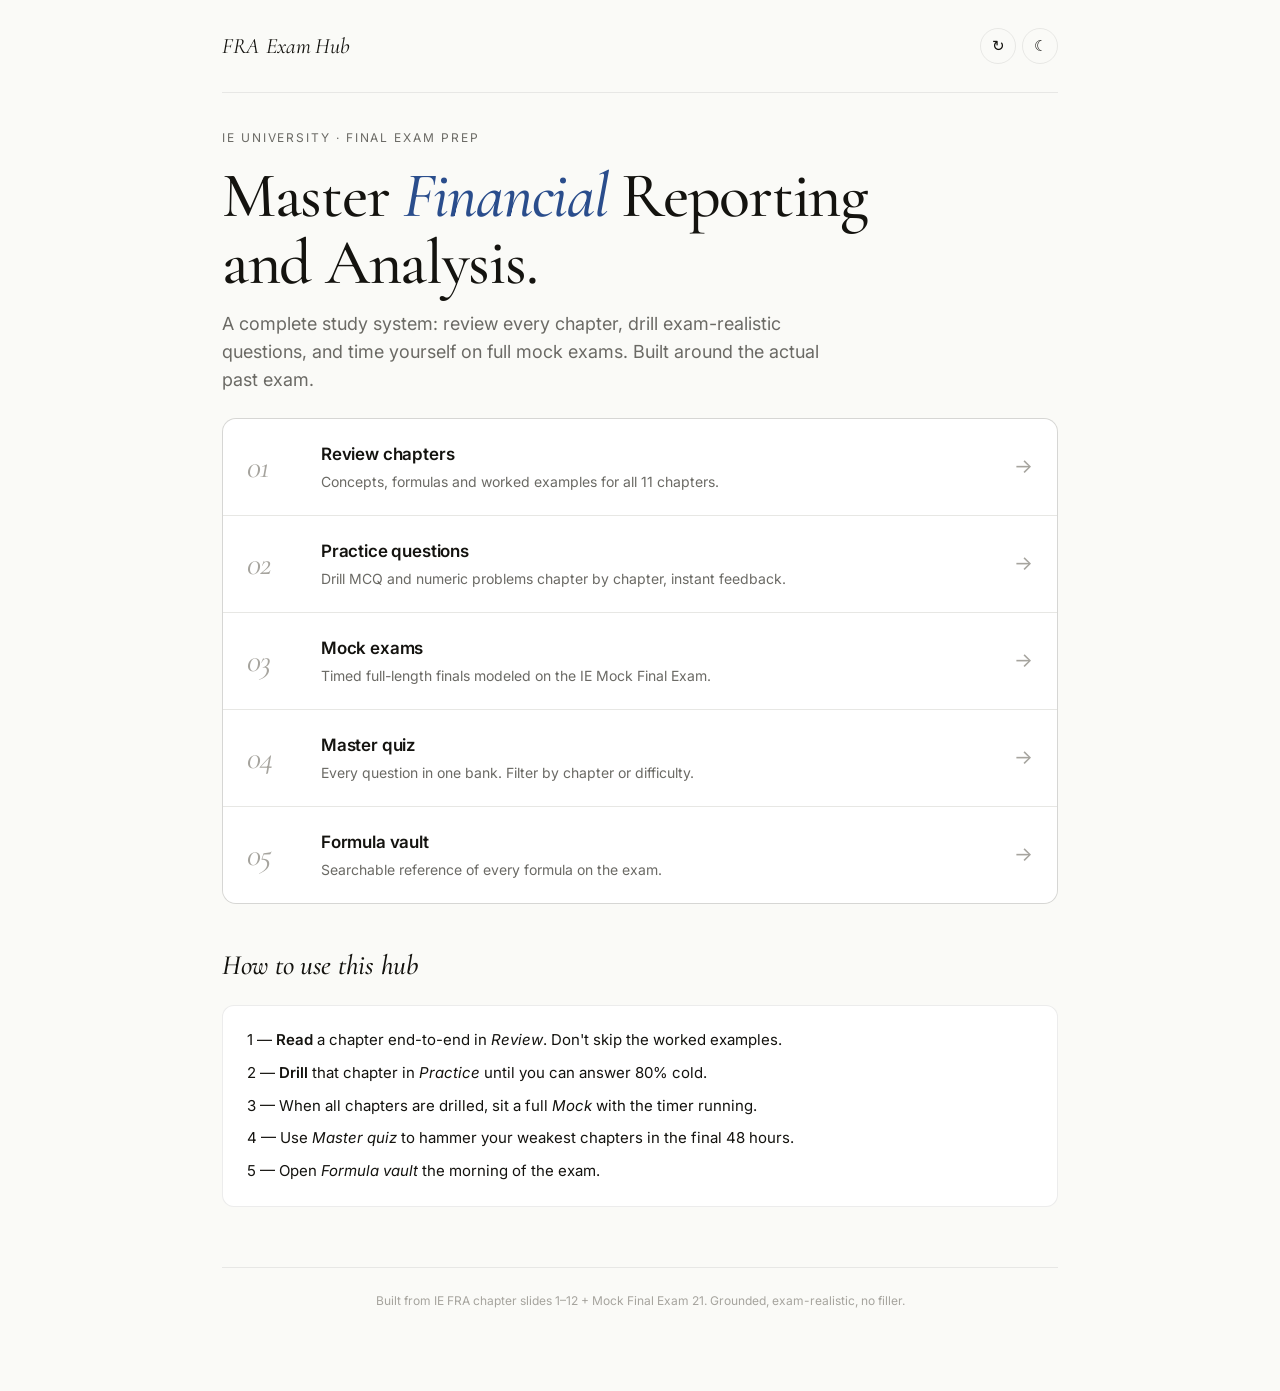
==== index.html @ b9651644 "Initial commit — FRA Exam Hub Five-mode study site for the IE Financial Reporting & Analysis final: " ====
<!DOCTYPE html>
<html lang="en" data-theme="light">
<head>
  <meta charset="UTF-8">
  <meta name="viewport" content="width=device-width, initial-scale=1.0">
  <title>FRA Exam Hub — Financial Reporting & Analysis</title>
  <link rel="preconnect" href="https://fonts.googleapis.com">
  <link rel="preconnect" href="https://fonts.gstatic.com" crossorigin>
  <link href="https://fonts.googleapis.com/css2?family=Cormorant+Garamond:ital,wght@0,400;0,500;1,400;1,500&family=Inter:wght@400;500;600&family=JetBrains+Mono:wght@400;500&display=swap" rel="stylesheet">
  <link rel="stylesheet" href="css/style.css">
</head>
<body>
  <div class="wrap">
    <header class="topbar">
      <div class="brand"><a href="index.html">FRA <em>Exam Hub</em></a></div>
      <div class="topbar-actions">
        <button class="icon-btn" id="reset-btn" title="Reset progress">↻</button>
        <button class="icon-btn" id="theme-toggle" title="Toggle dark mode">☾</button>
      </div>
    </header>

    <div class="eyebrow">IE University · Final Exam Prep</div>
    <h1 class="display">Master <em>Financial</em> Reporting<br>and Analysis.</h1>
    <p class="lede">A complete study system: review every chapter, drill exam-realistic questions, and time yourself on full mock exams. Built around the actual past exam.</p>

    <div class="modes">
      <a class="mode" href="chapters.html">
        <div class="mode-num">01</div>
        <div class="mode-body">
          <h3>Review chapters</h3>
          <p>Concepts, formulas and worked examples for all 11 chapters.</p>
        </div>
        <div class="mode-arrow">→</div>
      </a>
      <a class="mode" href="practice.html">
        <div class="mode-num">02</div>
        <div class="mode-body">
          <h3>Practice questions</h3>
          <p>Drill MCQ and numeric problems chapter by chapter, instant feedback.</p>
        </div>
        <div class="mode-arrow">→</div>
      </a>
      <a class="mode" href="mocks.html">
        <div class="mode-num">03</div>
        <div class="mode-body">
          <h3>Mock exams</h3>
          <p>Timed full-length finals modeled on the IE Mock Final Exam.</p>
        </div>
        <div class="mode-arrow">→</div>
      </a>
      <a class="mode" href="master.html">
        <div class="mode-num">04</div>
        <div class="mode-body">
          <h3>Master quiz</h3>
          <p>Every question in one bank. Filter by chapter or difficulty.</p>
        </div>
        <div class="mode-arrow">→</div>
      </a>
      <a class="mode" href="vault.html">
        <div class="mode-num">05</div>
        <div class="mode-body">
          <h3>Formula vault</h3>
          <p>Searchable reference of every formula on the exam.</p>
        </div>
        <div class="mode-arrow">→</div>
      </a>
    </div>

    <h2 class="section">How to use this hub</h2>
    <div class="section-block">
      <p>1 — <strong>Read</strong> a chapter end-to-end in <em>Review</em>. Don't skip the worked examples.</p>
      <p style="margin-top:8px">2 — <strong>Drill</strong> that chapter in <em>Practice</em> until you can answer 80% cold.</p>
      <p style="margin-top:8px">3 — When all chapters are drilled, sit a full <em>Mock</em> with the timer running.</p>
      <p style="margin-top:8px">4 — Use <em>Master quiz</em> to hammer your weakest chapters in the final 48 hours.</p>
      <p style="margin-top:8px">5 — Open <em>Formula vault</em> the morning of the exam.</p>
    </div>

    <div id="progress-summary"></div>

    <p class="footnote">Built from IE FRA chapter slides 1–12 + Mock Final Exam 21. Grounded, exam-realistic, no filler.</p>
  </div>
  <script src="js/data.js"></script>
  <script src="js/app.js"></script>
  <script>renderProgressSummary();</script>
</body>
</html>
---- css/style.css ----
:root {
  --bg: #FAFAF7;
  --bg-card: #FFFFFF;
  --bg-elev: #F1F0EC;
  --text: #14130F;
  --text-muted: #6B6A65;
  --text-faint: #A6A49E;
  --border: rgba(20, 19, 15, 0.08);
  --border-mid: rgba(20, 19, 15, 0.14);
  --accent: #2A4D8C;
  --accent-soft: rgba(42, 77, 140, 0.08);
  --green: #2E7D5B;
  --red: #B83D3D;
  --amber: #B8852A;
  --serif: 'Cormorant Garamond', 'Iowan Old Style', 'Apple Garamond', Georgia, serif;
  --sans: 'Inter', system-ui, -apple-system, 'Segoe UI', sans-serif;
  --mono: 'JetBrains Mono', 'SF Mono', Menlo, monospace;
  --max: 880px;
}

[data-theme="dark"] {
  --bg: #0E0E10;
  --bg-card: #16161A;
  --bg-elev: #1C1C21;
  --text: #F2F2EF;
  --text-muted: rgba(242, 242, 239, 0.6);
  --text-faint: rgba(242, 242, 239, 0.35);
  --border: rgba(242, 242, 239, 0.08);
  --border-mid: rgba(242, 242, 239, 0.14);
  --accent: #8FA8DB;
  --accent-soft: rgba(143, 168, 219, 0.12);
  --green: #6EBF95;
  --red: #E07878;
  --amber: #DDB76A;
}

* { box-sizing: border-box; margin: 0; padding: 0; }

html { scroll-behavior: smooth; }

body {
  background: var(--bg);
  color: var(--text);
  font-family: var(--sans);
  font-size: 16px;
  line-height: 1.55;
  -webkit-font-smoothing: antialiased;
  min-height: 100vh;
  transition: background 0.2s ease, color 0.2s ease;
}

a { color: inherit; text-decoration: none; }

.wrap {
  max-width: var(--max);
  margin: 0 auto;
  padding: 28px 22px 80px;
}

/* Header */
.topbar {
  display: flex;
  align-items: center;
  justify-content: space-between;
  padding-bottom: 28px;
  border-bottom: 1px solid var(--border);
  margin-bottom: 36px;
}

.brand {
  font-family: var(--serif);
  font-size: 22px;
  font-style: italic;
  letter-spacing: -0.01em;
}

.brand a { display: inline-flex; align-items: center; gap: 8px; }

.crumbs {
  font-size: 13px;
  color: var(--text-muted);
  letter-spacing: 0.02em;
  text-transform: uppercase;
}

.topbar-actions { display: flex; gap: 6px; align-items: center; }

.icon-btn {
  background: transparent;
  border: 1px solid var(--border);
  color: var(--text);
  width: 36px;
  height: 36px;
  border-radius: 999px;
  display: inline-flex;
  align-items: center;
  justify-content: center;
  cursor: pointer;
  font-size: 15px;
  transition: background 0.15s ease, border-color 0.15s ease;
}
.icon-btn:hover { background: var(--bg-elev); border-color: var(--border-mid); }

/* Headings */
.eyebrow {
  font-size: 12px;
  text-transform: uppercase;
  letter-spacing: 0.16em;
  color: var(--text-muted);
  margin-bottom: 14px;
}

h1.display {
  font-family: var(--serif);
  font-weight: 500;
  font-size: clamp(40px, 7vw, 64px);
  line-height: 1.05;
  letter-spacing: -0.02em;
  margin-bottom: 14px;
}
h1.display em { font-style: italic; color: var(--accent); }

h2.section {
  font-family: var(--serif);
  font-weight: 500;
  font-style: italic;
  font-size: 28px;
  letter-spacing: -0.01em;
  margin: 40px 0 18px;
}

h3 {
  font-size: 18px;
  font-weight: 600;
  letter-spacing: -0.01em;
  margin-bottom: 8px;
}

p.lede {
  font-size: 18px;
  color: var(--text-muted);
  max-width: 56ch;
  margin-bottom: 24px;
}

/* Mode cards (homepage) */
.modes {
  display: flex;
  flex-direction: column;
  gap: 1px;
  background: var(--border);
  border-radius: 14px;
  overflow: hidden;
  border: 1px solid var(--border);
}

.mode {
  background: var(--bg-card);
  padding: 22px 24px;
  display: grid;
  grid-template-columns: 56px 1fr auto;
  gap: 18px;
  align-items: center;
  cursor: pointer;
  transition: background 0.15s ease;
}
.mode:hover { background: var(--bg-elev); }

.mode-num {
  font-family: var(--serif);
  font-style: italic;
  font-size: 32px;
  color: var(--text-faint);
  letter-spacing: -0.02em;
}

.mode-body h3 { font-size: 17px; margin-bottom: 4px; }
.mode-body p { font-size: 14px; color: var(--text-muted); }

.mode-arrow {
  color: var(--text-faint);
  font-size: 20px;
  transition: color 0.15s ease, transform 0.15s ease;
}
.mode:hover .mode-arrow { color: var(--accent); transform: translateX(3px); }

/* Chapter grid */
.chapter-grid {
  display: grid;
  grid-template-columns: repeat(auto-fill, minmax(240px, 1fr));
  gap: 14px;
}

.chapter-card {
  background: var(--bg-card);
  border: 1px solid var(--border);
  border-radius: 12px;
  padding: 20px;
  transition: border-color 0.15s ease, transform 0.15s ease;
  cursor: pointer;
  display: flex;
  flex-direction: column;
  gap: 8px;
  min-height: 130px;
}
.chapter-card:hover { border-color: var(--accent); transform: translateY(-2px); }
.chapter-card .chnum {
  font-family: var(--serif);
  font-style: italic;
  font-size: 14px;
  color: var(--accent);
}
.chapter-card h3 { font-size: 16px; line-height: 1.3; }
.chapter-card p { font-size: 13px; color: var(--text-muted); margin-top: auto; }
.chapter-card .meta { font-size: 11px; color: var(--text-faint); text-transform: uppercase; letter-spacing: 0.08em; }

/* Chapter detail */
.tabbar {
  display: flex;
  gap: 4px;
  border-bottom: 1px solid var(--border);
  margin-bottom: 28px;
  overflow-x: auto;
  scrollbar-width: none;
}
.tabbar::-webkit-scrollbar { display: none; }

.tab {
  background: transparent;
  border: none;
  color: var(--text-muted);
  font-family: var(--sans);
  font-size: 14px;
  font-weight: 500;
  padding: 12px 14px;
  cursor: pointer;
  border-bottom: 2px solid transparent;
  white-space: nowrap;
  transition: color 0.15s ease, border-color 0.15s ease;
}
.tab:hover { color: var(--text); }
.tab.active { color: var(--text); border-bottom-color: var(--accent); }

.section-block {
  background: var(--bg-card);
  border: 1px solid var(--border);
  border-radius: 12px;
  padding: 22px 24px;
  margin-bottom: 14px;
}
.section-block h4 {
  font-family: var(--serif);
  font-size: 20px;
  font-style: italic;
  margin-bottom: 12px;
}
.section-block p, .section-block li { font-size: 15px; line-height: 1.65; color: var(--text); }
.section-block ul { padding-left: 22px; margin: 6px 0; }
.section-block li { margin-bottom: 6px; }
.section-block strong { color: var(--text); font-weight: 600; }

.formula-row {
  display: flex;
  gap: 16px;
  align-items: flex-start;
  padding: 12px 0;
  border-top: 1px solid var(--border);
}
.formula-row:first-of-type { border-top: none; }
.formula-row .name { flex: 0 0 38%; font-weight: 600; font-size: 14px; }
.formula-row .expr { font-family: var(--mono); font-size: 14px; color: var(--accent); }

.example {
  background: var(--bg-elev);
  border-radius: 8px;
  padding: 16px 18px;
  margin: 10px 0;
}
.example .ex-q { font-size: 14px; margin-bottom: 8px; }
.example .ex-a {
  font-size: 13px;
  color: var(--text-muted);
  border-top: 1px dashed var(--border-mid);
  padding-top: 8px;
  margin-top: 8px;
  display: none;
}
.example.revealed .ex-a { display: block; }
.example .reveal {
  font-size: 12px;
  color: var(--accent);
  cursor: pointer;
  text-transform: uppercase;
  letter-spacing: 0.08em;
}

/* Question card (practice / mock / master) */
.q-shell {
  background: var(--bg-card);
  border: 1px solid var(--border);
  border-radius: 12px;
  padding: 28px;
}
.q-meta {
  display: flex;
  justify-content: space-between;
  font-size: 12px;
  color: var(--text-muted);
  text-transform: uppercase;
  letter-spacing: 0.1em;
  margin-bottom: 18px;
}
.q-meta .pill {
  background: var(--accent-soft);
  color: var(--accent);
  padding: 3px 10px;
  border-radius: 999px;
  font-size: 11px;
}
.q-prompt {
  font-size: 17px;
  line-height: 1.5;
  margin-bottom: 22px;
  white-space: pre-wrap;
}
.q-prompt table { width: 100%; border-collapse: collapse; margin: 12px 0; font-size: 14px; }
.q-prompt th, .q-prompt td { padding: 6px 10px; text-align: left; border-bottom: 1px solid var(--border); }
.q-prompt th { color: var(--text-muted); font-weight: 500; font-size: 12px; text-transform: uppercase; letter-spacing: 0.06em; }

.options { display: flex; flex-direction: column; gap: 8px; }
.opt {
  background: var(--bg);
  border: 1px solid var(--border);
  border-radius: 10px;
  padding: 14px 16px;
  cursor: pointer;
  font-size: 15px;
  text-align: left;
  font-family: inherit;
  color: var(--text);
  display: flex;
  gap: 12px;
  align-items: flex-start;
  transition: background 0.12s ease, border-color 0.12s ease;
}
.opt:hover { background: var(--bg-elev); border-color: var(--border-mid); }
.opt .letter {
  font-family: var(--serif);
  font-style: italic;
  color: var(--text-faint);
  font-size: 16px;
  flex: 0 0 14px;
}
.opt.correct { background: rgba(46, 125, 91, 0.1); border-color: var(--green); }
.opt.correct .letter { color: var(--green); }
.opt.wrong { background: rgba(184, 61, 61, 0.08); border-color: var(--red); }
.opt.wrong .letter { color: var(--red); }
.opt.disabled { cursor: default; }

.numeric-input {
  display: flex;
  gap: 10px;
  align-items: center;
}
.numeric-input input {
  flex: 1;
  background: var(--bg);
  border: 1px solid var(--border-mid);
  border-radius: 8px;
  padding: 12px 14px;
  font-family: var(--mono);
  font-size: 15px;
  color: var(--text);
  outline: none;
}
.numeric-input input:focus { border-color: var(--accent); }
.numeric-input .units { color: var(--text-muted); font-size: 14px; }

.btn {
  background: var(--text);
  color: var(--bg);
  border: none;
  padding: 10px 18px;
  border-radius: 8px;
  font-family: inherit;
  font-size: 14px;
  font-weight: 500;
  cursor: pointer;
  transition: opacity 0.15s ease;
}
.btn:hover { opacity: 0.85; }
.btn-ghost {
  background: transparent;
  color: var(--text);
  border: 1px solid var(--border-mid);
}
.btn-ghost:hover { background: var(--bg-elev); opacity: 1; }

.q-actions { display: flex; gap: 10px; margin-top: 22px; justify-content: space-between; align-items: center; }
.q-actions .left, .q-actions .right { display: flex; gap: 10px; }

.explanation {
  background: var(--bg-elev);
  border-left: 3px solid var(--accent);
  padding: 16px 18px;
  border-radius: 0 8px 8px 0;
  margin-top: 18px;
  font-size: 14px;
  line-height: 1.6;
  color: var(--text);
  display: none;
}
.explanation.show { display: block; }
.explanation strong { color: var(--accent); }
.explanation .verdict { font-weight: 600; margin-bottom: 6px; }
.explanation .verdict.correct { color: var(--green); }
.explanation .verdict.wrong { color: var(--red); }

/* Progress chip */
.progress-row { display: flex; gap: 8px; align-items: center; font-size: 13px; color: var(--text-muted); margin-bottom: 18px; }
.progress-bar {
  flex: 1;
  height: 4px;
  background: var(--bg-elev);
  border-radius: 999px;
  overflow: hidden;
}
.progress-fill { height: 100%; background: var(--accent); transition: width 0.3s ease; }

/* Vault (formulas table) */
.vault-search {
  width: 100%;
  background: var(--bg-card);
  border: 1px solid var(--border-mid);
  padding: 14px 16px;
  border-radius: 10px;
  font-family: inherit;
  font-size: 15px;
  color: var(--text);
  outline: none;
  margin-bottom: 18px;
}
.vault-search:focus { border-color: var(--accent); }

.vault-row {
  display: grid;
  grid-template-columns: 1fr 2fr 100px;
  gap: 14px;
  padding: 14px 18px;
  border-bottom: 1px solid var(--border);
  background: var(--bg-card);
  align-items: center;
}
.vault-row:first-child { border-radius: 10px 10px 0 0; }
.vault-row:last-child { border-bottom: none; border-radius: 0 0 10px 10px; }
.vault-row.head { font-size: 11px; color: var(--text-muted); text-transform: uppercase; letter-spacing: 0.08em; background: var(--bg-elev); }
.vault-row .vname { font-weight: 600; font-size: 14px; }
.vault-row .vexpr { font-family: var(--mono); font-size: 13px; color: var(--accent); word-break: break-word; }
.vault-row .vch { font-size: 12px; color: var(--text-muted); text-align: right; }

/* Mocks list */
.mock-item {
  background: var(--bg-card);
  border: 1px solid var(--border);
  border-radius: 12px;
  padding: 22px 24px;
  display: flex;
  justify-content: space-between;
  align-items: center;
  gap: 16px;
  margin-bottom: 12px;
}
.mock-item h3 { font-size: 17px; }
.mock-item .mock-meta { font-size: 13px; color: var(--text-muted); margin-top: 4px; }

/* Timer */
.mock-timer {
  position: sticky;
  top: 0;
  background: var(--bg);
  padding: 14px 0 14px;
  border-bottom: 1px solid var(--border);
  margin: -14px 0 22px;
  display: flex;
  justify-content: space-between;
  align-items: center;
  z-index: 10;
}
.mock-timer .clock {
  font-family: var(--mono);
  font-size: 18px;
  font-weight: 500;
}
.mock-timer .clock.warn { color: var(--amber); }
.mock-timer .clock.danger { color: var(--red); }

/* Filter row */
.filter-row {
  display: flex;
  gap: 8px;
  margin-bottom: 18px;
  flex-wrap: wrap;
}
.chip {
  background: var(--bg-card);
  border: 1px solid var(--border);
  padding: 6px 14px;
  border-radius: 999px;
  font-size: 13px;
  cursor: pointer;
  color: var(--text-muted);
  transition: all 0.15s ease;
}
.chip:hover { color: var(--text); border-color: var(--border-mid); }
.chip.active { background: var(--text); color: var(--bg); border-color: var(--text); }

.empty {
  text-align: center;
  color: var(--text-muted);
  font-size: 14px;
  padding: 60px 20px;
}

.results-summary {
  background: var(--bg-card);
  border: 1px solid var(--border);
  border-radius: 12px;
  padding: 28px;
  text-align: center;
}
.results-summary .score {
  font-family: var(--serif);
  font-style: italic;
  font-size: 64px;
  color: var(--accent);
  letter-spacing: -0.02em;
}
.results-summary .label { color: var(--text-muted); font-size: 14px; margin-top: 6px; }

/* Footer */
.footnote {
  margin-top: 60px;
  padding-top: 24px;
  border-top: 1px solid var(--border);
  font-size: 12px;
  color: var(--text-faint);
  text-align: center;
}

@media (max-width: 600px) {
  .wrap { padding: 20px 16px 60px; }
  .mode { grid-template-columns: 44px 1fr auto; padding: 18px 18px; }
  .mode-num { font-size: 26px; }
  .vault-row { grid-template-columns: 1fr; gap: 4px; padding: 12px 14px; }
  .vault-row .vch { text-align: left; }
  .formula-row { flex-direction: column; gap: 4px; }
  .formula-row .name { flex: none; }
  .q-shell { padding: 20px; }
}
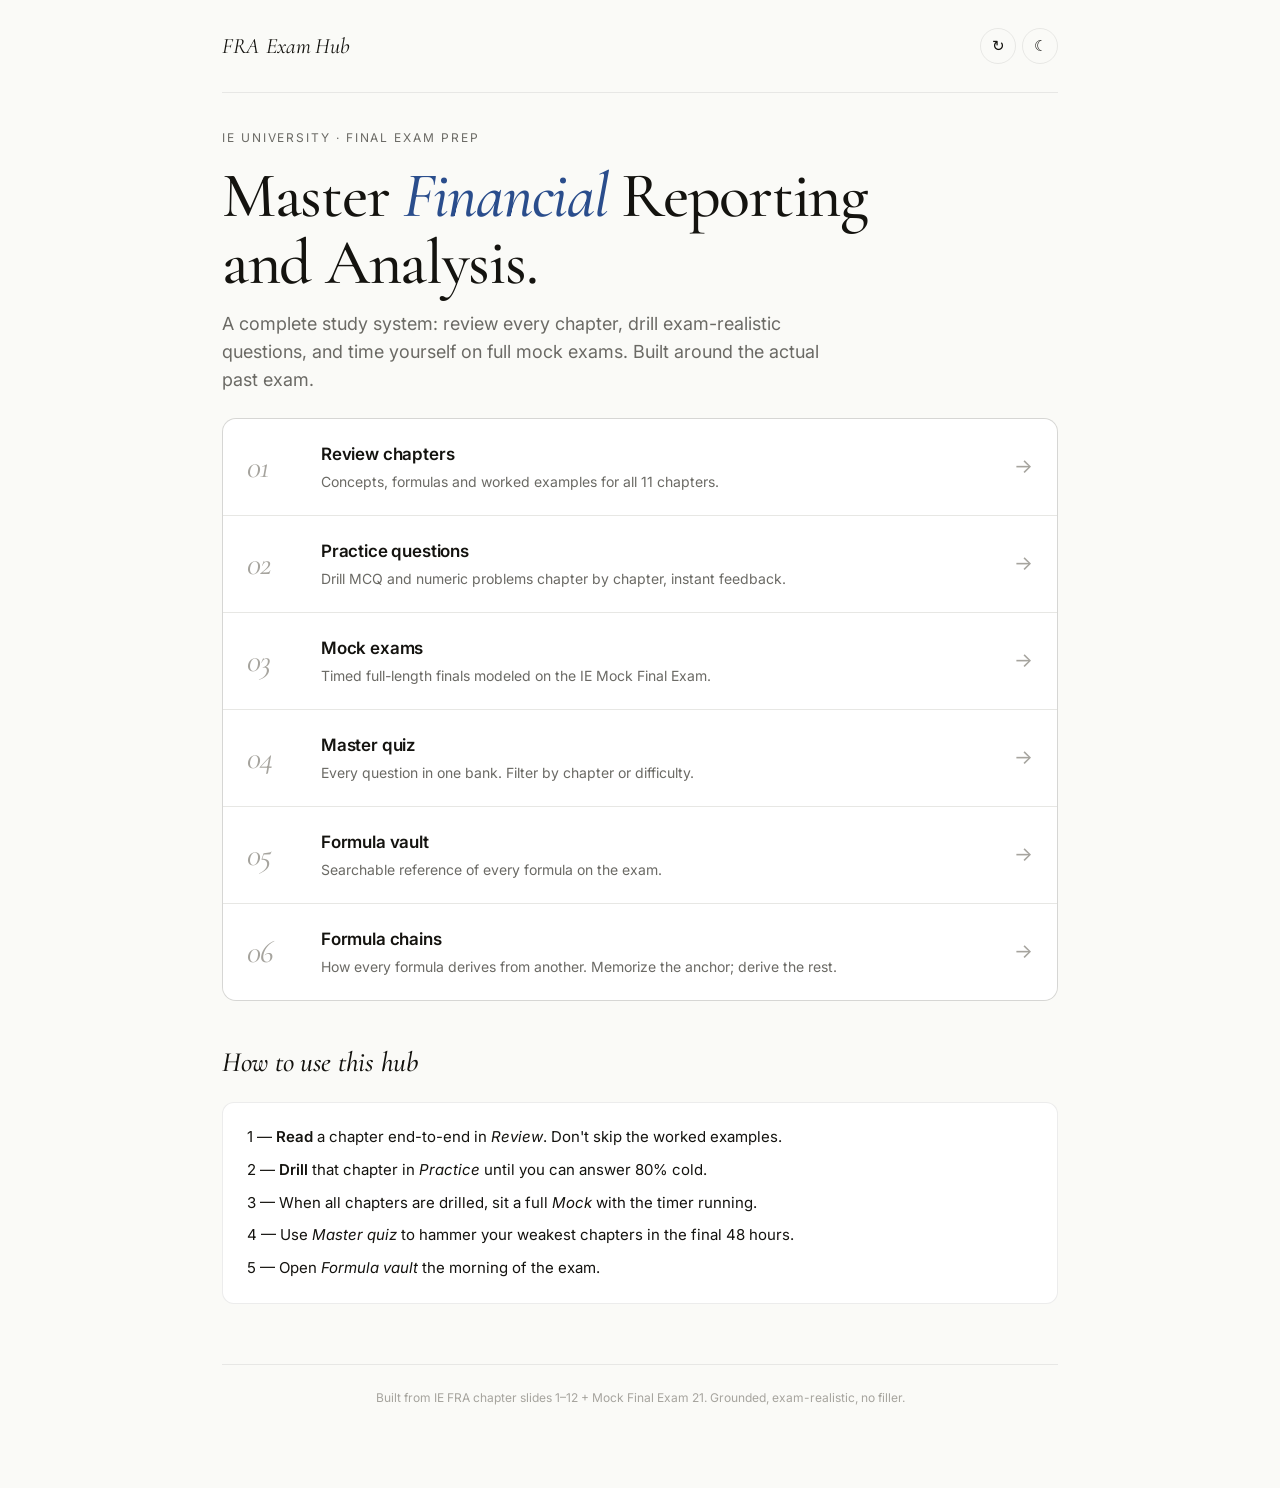
==== commit b0a27acc: "Add Formula Chains mode (06) — derive every formula from an anchor New study mode for memorizing for" ====
--- a/index.html
+++ b/index.html
@@ -64,6 +64,14 @@
         </div>
         <div class="mode-arrow">→</div>
       </a>
+      <a class="mode" href="chains.html">
+        <div class="mode-num">06</div>
+        <div class="mode-body">
+          <h3>Formula chains</h3>
+          <p>How every formula derives from another. Memorize the anchor; derive the rest.</p>
+        </div>
+        <div class="mode-arrow">→</div>
+      </a>
     </div>
 
     <h2 class="section">How to use this hub</h2>
--- a/css/style.css
+++ b/css/style.css
@@ -537,6 +537,101 @@
 }
 .results-summary .label { color: var(--text-muted); font-size: 14px; margin-top: 6px; }
 
+/* Formula chains */
+.chain-block {
+  background: var(--bg-card);
+  border: 1px solid var(--border);
+  border-radius: 12px;
+  padding: 24px 26px;
+  margin-bottom: 18px;
+}
+.chain-head {
+  border-bottom: 1px solid var(--border);
+  padding-bottom: 14px;
+  margin-bottom: 18px;
+}
+.chain-title-row {
+  display: flex;
+  justify-content: space-between;
+  align-items: baseline;
+  gap: 12px;
+  flex-wrap: wrap;
+}
+.chain-title {
+  font-family: var(--serif);
+  font-style: italic;
+  font-size: 26px;
+  font-weight: 500;
+  letter-spacing: -0.01em;
+}
+.chain-chapter {
+  font-size: 11px;
+  text-transform: uppercase;
+  letter-spacing: 0.1em;
+  color: var(--text-muted);
+}
+.chain-intro {
+  font-size: 14px;
+  color: var(--text-muted);
+  margin-top: 6px;
+  line-height: 1.5;
+}
+.chain-tree { display: flex; flex-direction: column; gap: 0; }
+.chain-node {
+  position: relative;
+  padding: 6px 0;
+}
+.chain-row {
+  display: flex;
+  gap: 8px;
+  align-items: flex-start;
+  padding: 10px 12px;
+  border-radius: 8px;
+  background: var(--bg);
+  border: 1px solid var(--border);
+  transition: background 0.12s ease, border-color 0.12s ease;
+}
+.chain-row:hover {
+  background: var(--bg-elev);
+  border-color: var(--accent);
+}
+.chain-arrow {
+  color: var(--text-faint);
+  font-size: 14px;
+  font-family: var(--mono);
+  flex: 0 0 auto;
+  margin-top: 1px;
+}
+.chain-content { flex: 1; min-width: 0; }
+.chain-formula {
+  font-family: var(--mono);
+  font-size: 14px;
+  font-weight: 500;
+  color: var(--accent);
+  line-height: 1.4;
+  word-break: break-word;
+}
+.chain-note {
+  font-size: 12.5px;
+  color: var(--text-muted);
+  margin-top: 4px;
+  line-height: 1.45;
+}
+.chain-node[data-depth="0"] > .chain-row {
+  background: var(--accent-soft);
+  border-color: var(--accent);
+}
+.chain-node[data-depth="0"] > .chain-row .chain-formula {
+  font-weight: 600;
+  font-size: 15px;
+}
+
+@media (max-width: 600px) {
+  .chain-block { padding: 18px 16px; }
+  .chain-node { margin-left: 0 !important; padding-left: var(--child-indent, 0); }
+  .chain-formula { font-size: 13px; }
+}
+
 /* Footer */
 .footnote {
   margin-top: 60px;
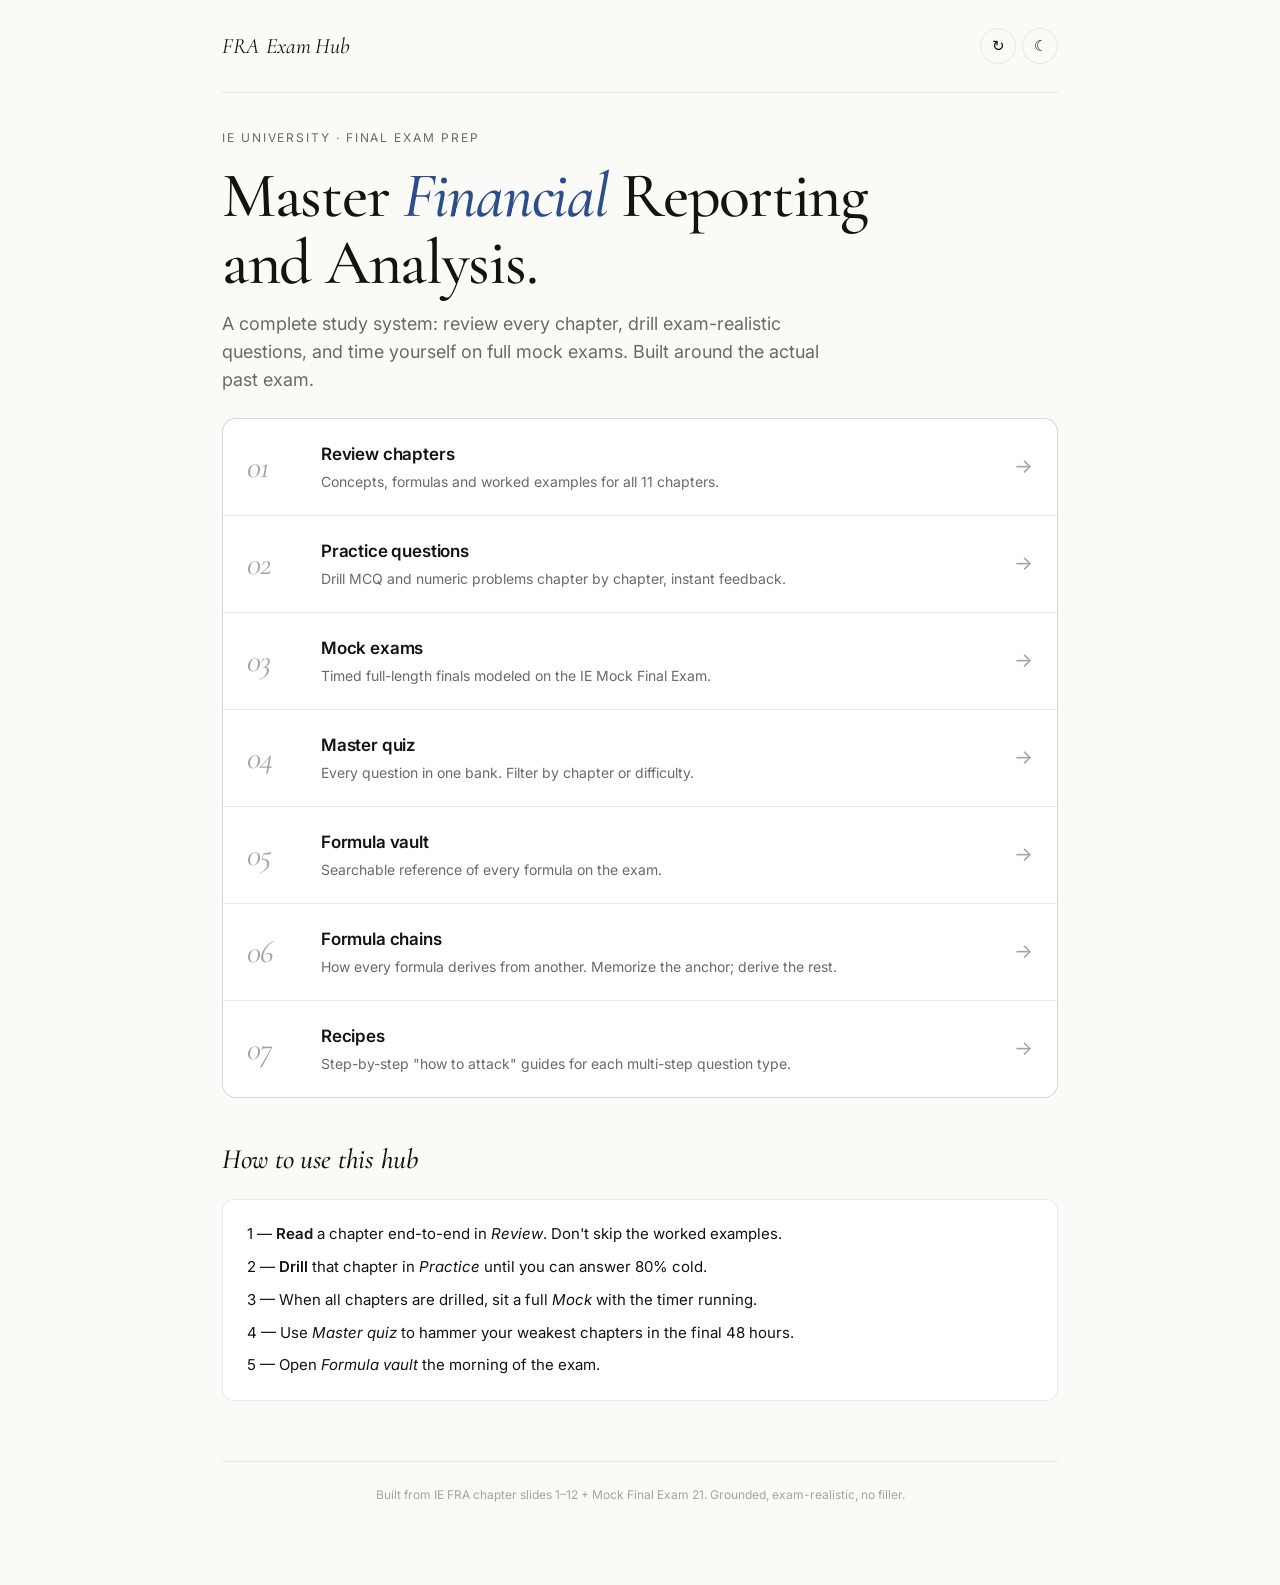
==== commit 33ee9041: "Add Recipes mode (07) — step-by-step "how to solve" for each question type For every common multi-st" ====
--- a/index.html
+++ b/index.html
@@ -72,6 +72,14 @@
         </div>
         <div class="mode-arrow">→</div>
       </a>
+      <a class="mode" href="recipes.html">
+        <div class="mode-num">07</div>
+        <div class="mode-body">
+          <h3>Recipes</h3>
+          <p>Step-by-step "how to attack" guides for each multi-step question type.</p>
+        </div>
+        <div class="mode-arrow">→</div>
+      </a>
     </div>
 
     <h2 class="section">How to use this hub</h2>
--- a/css/style.css
+++ b/css/style.css
@@ -537,13 +537,13 @@
 }
 .results-summary .label { color: var(--text-muted); font-size: 14px; margin-top: 6px; }
 
-/* Formula chains */
+/* Formula chains — linked-word style */
 .chain-block {
   background: var(--bg-card);
   border: 1px solid var(--border);
   border-radius: 12px;
   padding: 24px 26px;
-  margin-bottom: 18px;
+  margin-bottom: 22px;
 }
 .chain-head {
   border-bottom: 1px solid var(--border);
@@ -576,60 +576,189 @@
   margin-top: 6px;
   line-height: 1.5;
 }
-.chain-tree { display: flex; flex-direction: column; gap: 0; }
-.chain-node {
-  position: relative;
-  padding: 6px 0;
-}
-.chain-row {
-  display: flex;
-  gap: 8px;
+.chain-steps { display: flex; flex-direction: column; gap: 0; }
+.chain-step {
+  display: grid;
+  grid-template-columns: 32px 1fr;
+  gap: 14px;
+  padding: 12px 14px;
+  background: var(--bg);
+  border: 1px solid var(--border);
+  border-radius: 10px;
   align-items: flex-start;
-  padding: 10px 12px;
-  border-radius: 8px;
-  background: var(--bg);
-  border: 1px solid var(--border);
   transition: background 0.12s ease, border-color 0.12s ease;
 }
-.chain-row:hover {
+.chain-step:hover {
   background: var(--bg-elev);
   border-color: var(--accent);
 }
-.chain-arrow {
+.chain-step.anchor {
+  background: var(--accent-soft);
+  border-color: var(--accent);
+  border-width: 1.5px;
+}
+.step-num {
+  font-family: var(--serif);
+  font-style: italic;
+  font-size: 18px;
   color: var(--text-faint);
-  font-size: 14px;
-  font-family: var(--mono);
-  flex: 0 0 auto;
-  margin-top: 1px;
-}
-.chain-content { flex: 1; min-width: 0; }
-.chain-formula {
+  text-align: center;
+  line-height: 1.2;
+}
+.chain-step.anchor .step-num {
+  color: var(--accent);
+  font-weight: 600;
+}
+.step-body { min-width: 0; }
+.step-formula {
   font-family: var(--mono);
   font-size: 14px;
   font-weight: 500;
   color: var(--accent);
+  line-height: 1.45;
+  word-break: break-word;
+}
+.chain-step.anchor .step-formula {
+  font-weight: 600;
+  font-size: 15px;
+}
+.step-note {
+  font-size: 12.5px;
+  color: var(--text-muted);
+  margin-top: 5px;
+  line-height: 1.5;
+}
+.chain-link {
+  text-align: center;
+  font-family: var(--mono);
+  font-size: 16px;
+  color: var(--text-faint);
+  padding: 4px 0;
+  user-select: none;
+}
+
+@media (max-width: 600px) {
+  .chain-block { padding: 18px 16px; }
+  .chain-step { padding: 10px 12px; gap: 10px; grid-template-columns: 24px 1fr; }
+  .step-num { font-size: 15px; }
+  .step-formula { font-size: 13px; }
+}
+
+/* Recipes — solving walkthroughs */
+.recipe-block {
+  background: var(--bg-card);
+  border: 1px solid var(--border);
+  border-radius: 12px;
+  padding: 22px 24px;
+  margin-bottom: 14px;
+}
+.recipe-head {
+  display: flex;
+  align-items: baseline;
+  gap: 12px;
+  margin-bottom: 10px;
+  flex-wrap: wrap;
+}
+.recipe-chip {
+  font-size: 11px;
+  text-transform: uppercase;
+  letter-spacing: 0.1em;
+  color: var(--accent);
+  background: var(--accent-soft);
+  padding: 3px 10px;
+  border-radius: 999px;
+  font-weight: 600;
+}
+.recipe-title {
+  font-family: var(--serif);
+  font-style: italic;
+  font-size: 21px;
+  font-weight: 500;
+  letter-spacing: -0.01em;
+  line-height: 1.3;
+  flex: 1;
+  min-width: 0;
+}
+.recipe-scenario {
+  font-size: 14px;
+  color: var(--text-muted);
+  margin-bottom: 10px;
+  line-height: 1.5;
+}
+.recipe-example {
+  background: var(--bg-elev);
+  border-left: 3px solid var(--accent);
+  padding: 10px 14px;
+  border-radius: 0 8px 8px 0;
+  font-size: 13px;
+  color: var(--text);
+  line-height: 1.5;
+  margin-bottom: 14px;
+}
+.recipe-example-label {
+  font-weight: 600;
+  color: var(--accent);
+  text-transform: uppercase;
+  font-size: 11px;
+  letter-spacing: 0.08em;
+  margin-right: 4px;
+}
+.recipe-steps {
+  list-style: none;
+  counter-reset: stepcount;
+  padding: 0;
+  margin: 0;
+  display: flex;
+  flex-direction: column;
+  gap: 8px;
+}
+.recipe-step {
+  counter-increment: stepcount;
+  background: var(--bg);
+  border: 1px solid var(--border);
+  border-radius: 8px;
+  padding: 11px 14px 11px 44px;
+  position: relative;
+}
+.recipe-step::before {
+  content: counter(stepcount);
+  position: absolute;
+  left: 12px;
+  top: 11px;
+  width: 22px;
+  height: 22px;
+  background: var(--accent);
+  color: var(--bg);
+  border-radius: 999px;
+  font-family: var(--sans);
+  font-size: 11px;
+  font-weight: 600;
+  display: flex;
+  align-items: center;
+  justify-content: center;
+}
+.recipe-formula {
+  font-family: var(--mono);
+  font-size: 13.5px;
+  font-weight: 500;
+  color: var(--accent);
   line-height: 1.4;
   word-break: break-word;
 }
-.chain-note {
+.recipe-compute {
+  font-family: var(--mono);
   font-size: 12.5px;
-  color: var(--text-muted);
+  color: var(--text);
   margin-top: 4px;
-  line-height: 1.45;
-}
-.chain-node[data-depth="0"] > .chain-row {
-  background: var(--accent-soft);
-  border-color: var(--accent);
-}
-.chain-node[data-depth="0"] > .chain-row .chain-formula {
-  font-weight: 600;
-  font-size: 15px;
+  line-height: 1.5;
+  word-break: break-word;
 }
 
 @media (max-width: 600px) {
-  .chain-block { padding: 18px 16px; }
-  .chain-node { margin-left: 0 !important; padding-left: var(--child-indent, 0); }
-  .chain-formula { font-size: 13px; }
+  .recipe-block { padding: 18px 16px; }
+  .recipe-title { font-size: 18px; }
+  .recipe-step { padding: 10px 12px 10px 40px; }
+  .recipe-formula { font-size: 12.5px; }
 }
 
 /* Footer */
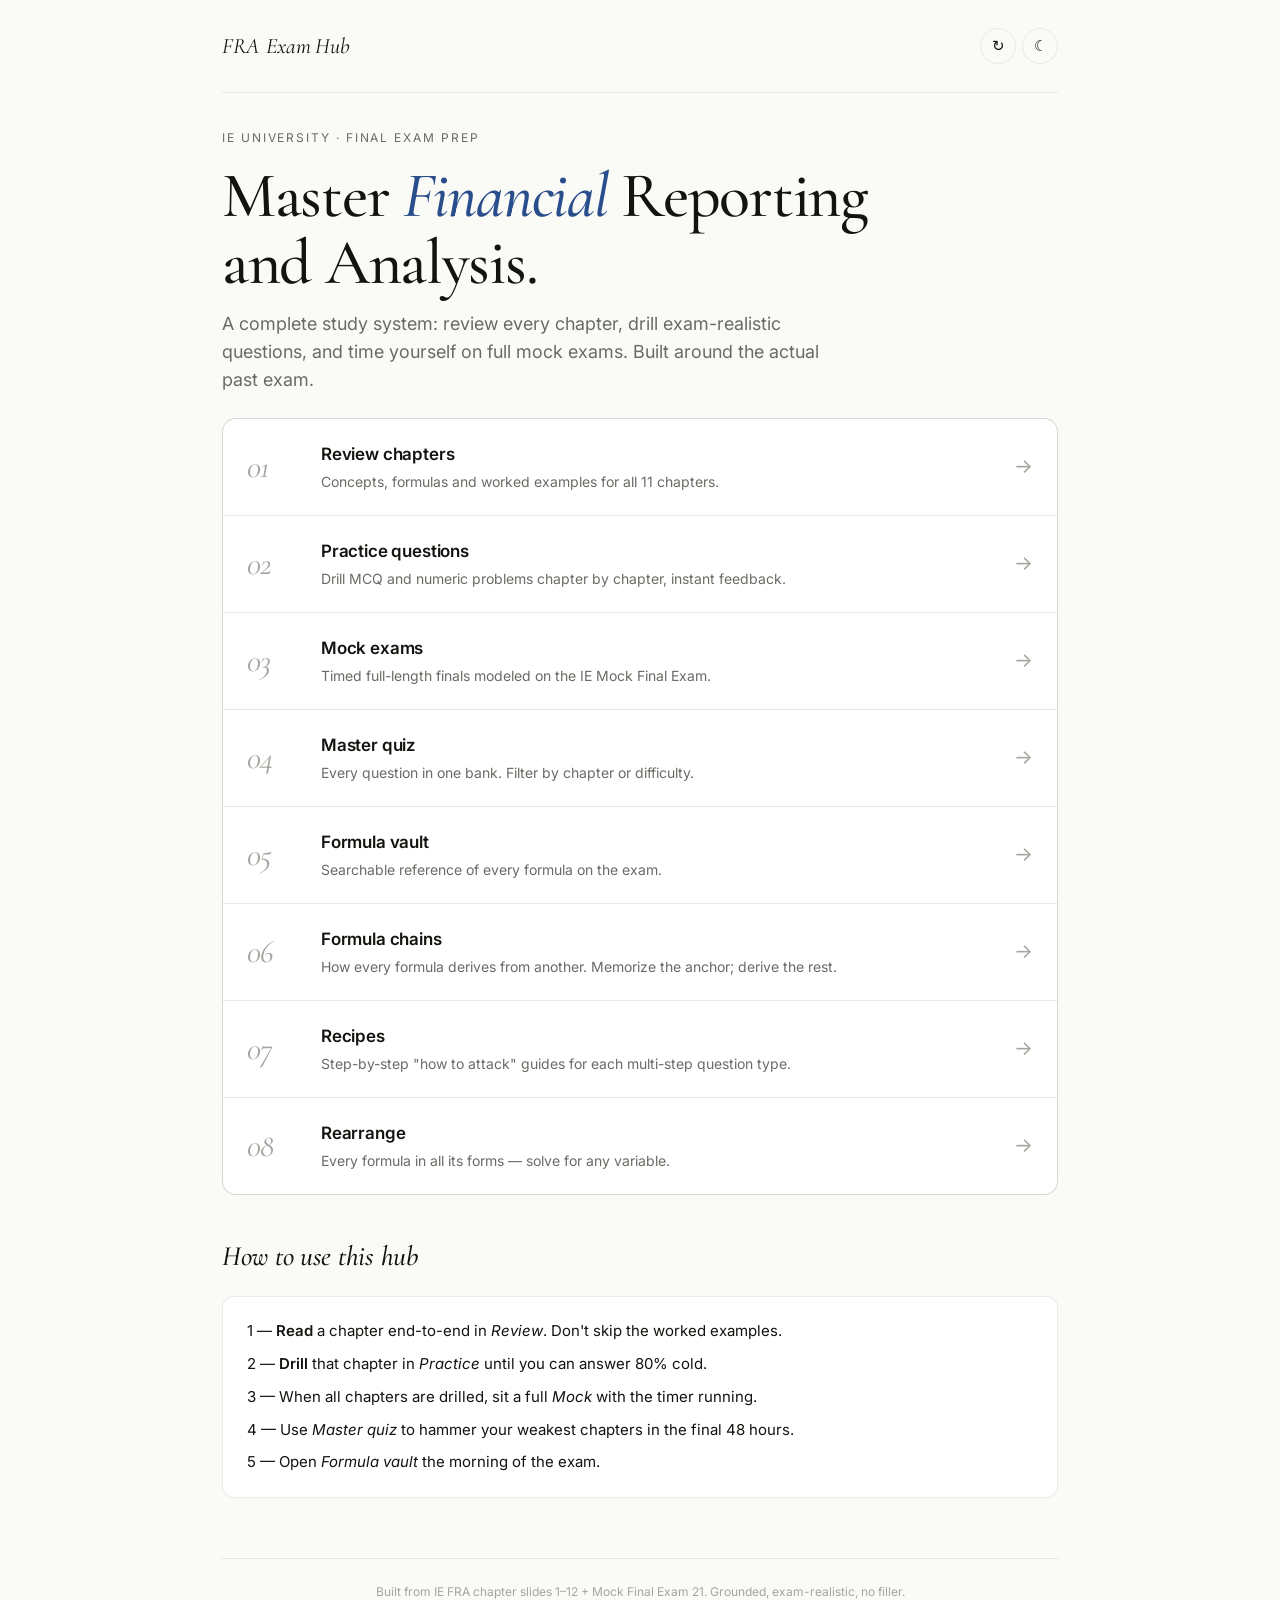
==== commit 4041fa88: "Add Rearrange mode (08) — every formula with all algebraic forms For each core formula, show the bas" ====
--- a/index.html
+++ b/index.html
@@ -80,6 +80,14 @@
         </div>
         <div class="mode-arrow">→</div>
       </a>
+      <a class="mode" href="rearrange.html">
+        <div class="mode-num">08</div>
+        <div class="mode-body">
+          <h3>Rearrange</h3>
+          <p>Every formula in all its forms — solve for any variable.</p>
+        </div>
+        <div class="mode-arrow">→</div>
+      </a>
     </div>
 
     <h2 class="section">How to use this hub</h2>
--- a/css/style.css
+++ b/css/style.css
@@ -761,6 +761,118 @@
   .recipe-formula { font-size: 12.5px; }
 }
 
+/* Rearrange — every formula in all its forms */
+.rearr-block {
+  background: var(--bg-card);
+  border: 1px solid var(--border);
+  border-radius: 12px;
+  padding: 22px 24px;
+  margin-bottom: 16px;
+}
+.rearr-head {
+  display: flex;
+  align-items: baseline;
+  gap: 12px;
+  margin-bottom: 12px;
+  flex-wrap: wrap;
+}
+.rearr-chip {
+  font-size: 11px;
+  text-transform: uppercase;
+  letter-spacing: 0.1em;
+  color: var(--accent);
+  background: var(--accent-soft);
+  padding: 3px 10px;
+  border-radius: 999px;
+  font-weight: 600;
+}
+.rearr-name {
+  font-family: var(--serif);
+  font-style: italic;
+  font-size: 21px;
+  font-weight: 500;
+  letter-spacing: -0.01em;
+  flex: 1;
+  min-width: 0;
+}
+.rearr-base {
+  font-family: var(--mono);
+  font-size: 15px;
+  font-weight: 600;
+  color: var(--text);
+  background: var(--accent-soft);
+  border-left: 3px solid var(--accent);
+  padding: 12px 16px;
+  border-radius: 0 8px 8px 0;
+  margin-bottom: 10px;
+  word-break: break-word;
+}
+.rearr-note {
+  font-size: 13px;
+  color: var(--text-muted);
+  margin-bottom: 14px;
+  line-height: 1.5;
+}
+.rearr-divider {
+  font-size: 11px;
+  text-transform: uppercase;
+  letter-spacing: 0.1em;
+  color: var(--text-faint);
+  margin: 14px 0 10px;
+  text-align: center;
+  font-family: var(--sans);
+}
+.rearr-forms {
+  display: flex;
+  flex-direction: column;
+  gap: 6px;
+}
+.rearr-form {
+  display: grid;
+  grid-template-columns: minmax(140px, 200px) 22px 1fr;
+  gap: 10px;
+  align-items: center;
+  padding: 10px 14px;
+  background: var(--bg);
+  border: 1px solid var(--border);
+  border-radius: 8px;
+  transition: background 0.12s ease, border-color 0.12s ease;
+}
+.rearr-form:hover {
+  background: var(--bg-elev);
+  border-color: var(--accent);
+}
+.rearr-var {
+  font-family: var(--sans);
+  font-size: 13px;
+  font-weight: 600;
+  color: var(--text);
+  text-transform: uppercase;
+  letter-spacing: 0.04em;
+}
+.rearr-arrow {
+  font-family: var(--mono);
+  font-size: 14px;
+  color: var(--text-faint);
+  text-align: center;
+}
+.rearr-formula {
+  font-family: var(--mono);
+  font-size: 13.5px;
+  font-weight: 500;
+  color: var(--accent);
+  word-break: break-word;
+  line-height: 1.4;
+}
+
+@media (max-width: 600px) {
+  .rearr-block { padding: 18px 16px; }
+  .rearr-name { font-size: 18px; }
+  .rearr-form { grid-template-columns: 1fr; gap: 4px; padding: 10px 12px; }
+  .rearr-arrow { display: none; }
+  .rearr-formula { font-size: 12.5px; }
+}
+
 /* Footer */
 .footnote {
   margin-top: 60px;
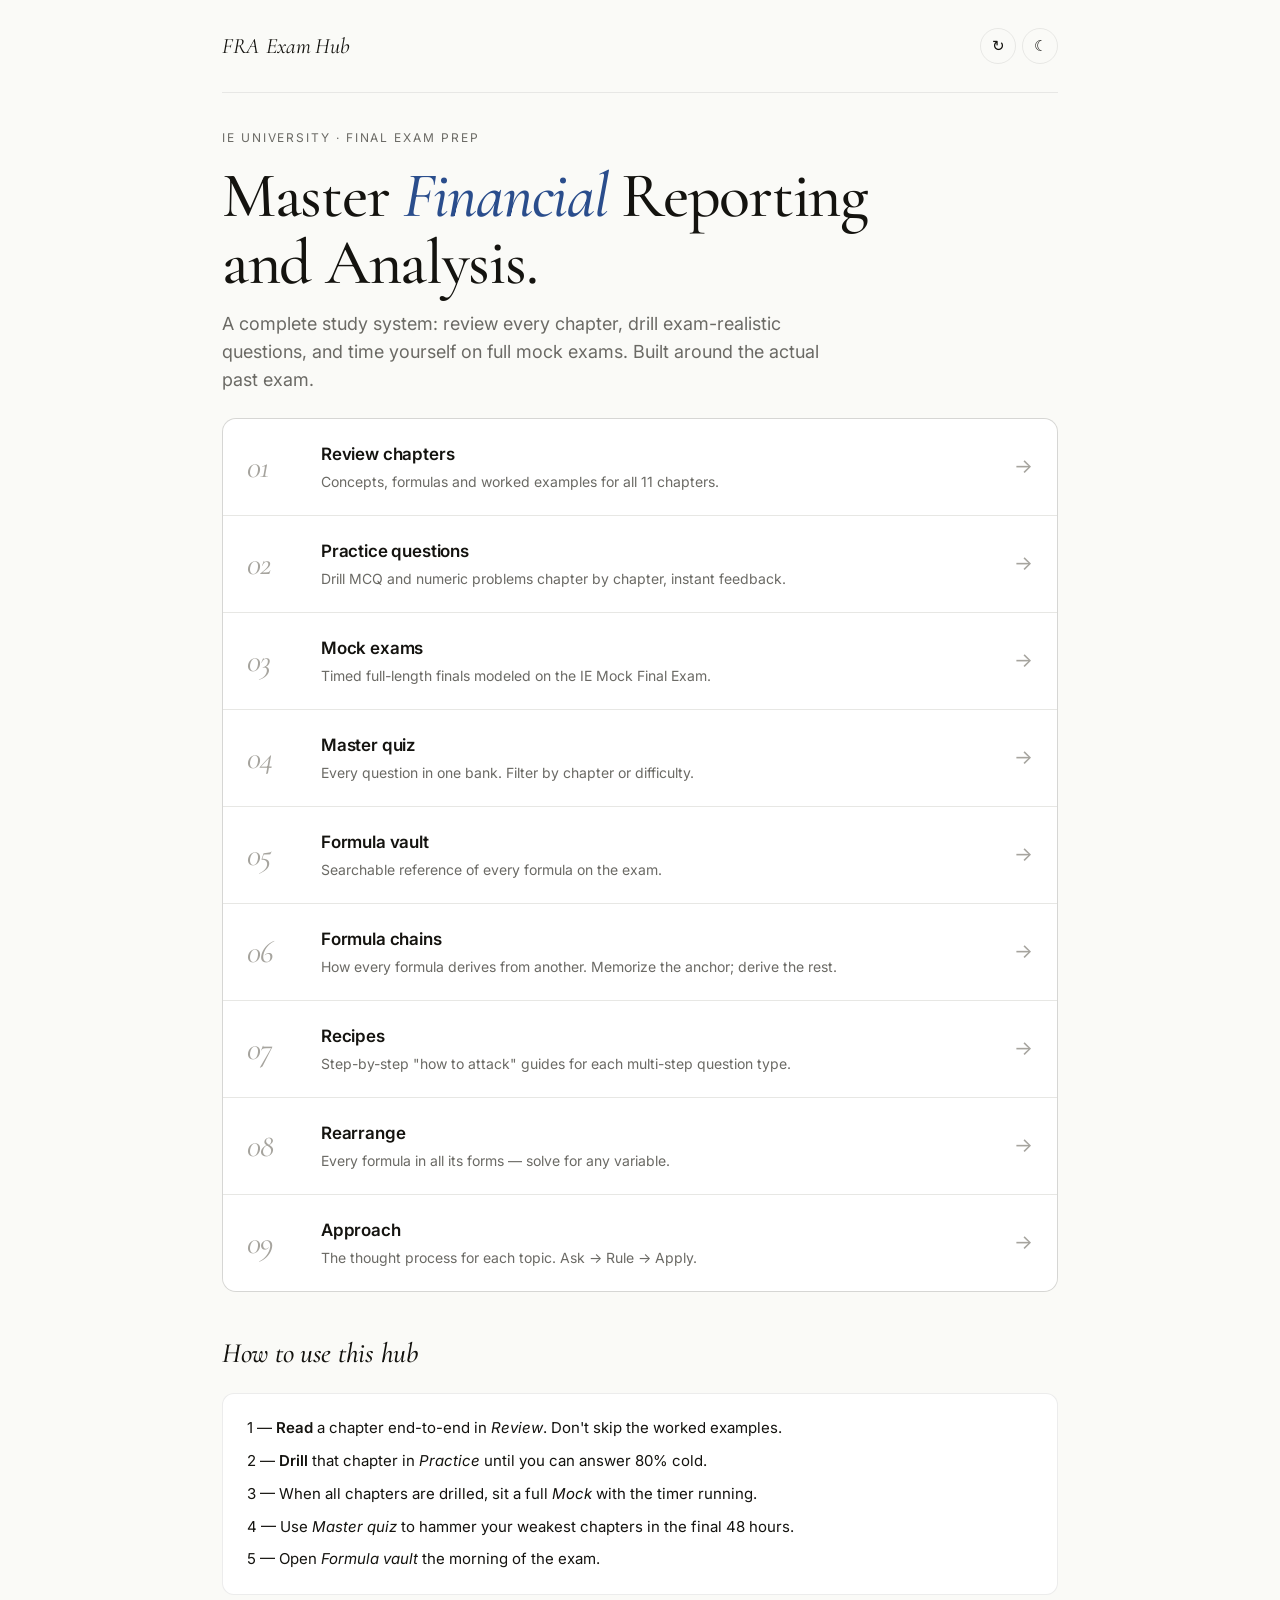
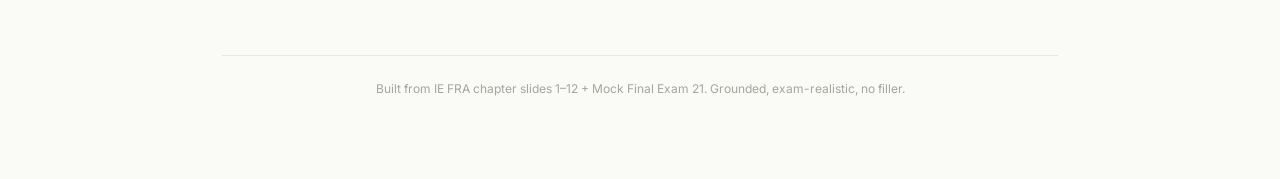
==== commit c3bcbadf: "Add Approach mode (09) — thought process for each question type For every major topic, three blocks:" ====
--- a/index.html
+++ b/index.html
@@ -88,6 +88,14 @@
         </div>
         <div class="mode-arrow">→</div>
       </a>
+      <a class="mode" href="approach.html">
+        <div class="mode-num">09</div>
+        <div class="mode-body">
+          <h3>Approach</h3>
+          <p>The thought process for each topic. Ask → Rule → Apply.</p>
+        </div>
+        <div class="mode-arrow">→</div>
+      </a>
     </div>
 
     <h2 class="section">How to use this hub</h2>
--- a/css/style.css
+++ b/css/style.css
@@ -873,6 +873,122 @@
   .rearr-formula { font-size: 12.5px; }
 }
 
+/* Approach — thought-process frameworks */
+.ap-block {
+  background: var(--bg-card);
+  border: 1px solid var(--border);
+  border-radius: 12px;
+  padding: 24px 26px;
+  margin-bottom: 18px;
+}
+.ap-head {
+  display: flex;
+  align-items: baseline;
+  gap: 12px;
+  margin-bottom: 16px;
+  flex-wrap: wrap;
+  padding-bottom: 12px;
+  border-bottom: 1px solid var(--border);
+}
+.ap-chip {
+  font-size: 11px;
+  text-transform: uppercase;
+  letter-spacing: 0.1em;
+  color: var(--accent);
+  background: var(--accent-soft);
+  padding: 3px 10px;
+  border-radius: 999px;
+  font-weight: 600;
+}
+.ap-title {
+  font-family: var(--serif);
+  font-style: italic;
+  font-size: 22px;
+  font-weight: 500;
+  letter-spacing: -0.01em;
+  flex: 1;
+  min-width: 0;
+}
+.ap-section {
+  margin-bottom: 14px;
+}
+.ap-section:last-of-type { margin-bottom: 0; }
+.ap-label {
+  font-size: 11px;
+  text-transform: uppercase;
+  letter-spacing: 0.12em;
+  font-weight: 600;
+  color: var(--text-muted);
+  margin-bottom: 6px;
+}
+.ap-text {
+  font-size: 14.5px;
+  line-height: 1.6;
+  color: var(--text);
+}
+.ap-ask .ap-text {
+  font-family: var(--serif);
+  font-style: italic;
+  font-size: 17px;
+  color: var(--accent);
+  line-height: 1.4;
+}
+.ap-rule .ap-text {
+  background: var(--accent-soft);
+  border-left: 3px solid var(--accent);
+  padding: 11px 14px;
+  border-radius: 0 8px 8px 0;
+  font-size: 14px;
+}
+.ap-apply .ap-text {
+  background: var(--bg-elev);
+  padding: 12px 14px;
+  border-radius: 8px;
+  font-family: var(--mono);
+  font-size: 13px;
+  line-height: 1.6;
+}
+.ap-table-wrap {
+  overflow-x: auto;
+  margin: 12px 0 16px;
+  border-radius: 8px;
+  border: 1px solid var(--border);
+}
+.ap-table {
+  width: 100%;
+  border-collapse: collapse;
+  font-size: 13px;
+}
+.ap-table th,
+.ap-table td {
+  padding: 10px 12px;
+  text-align: left;
+  border-bottom: 1px solid var(--border);
+  vertical-align: top;
+}
+.ap-table th {
+  background: var(--bg-elev);
+  color: var(--text-muted);
+  font-weight: 600;
+  font-size: 11px;
+  text-transform: uppercase;
+  letter-spacing: 0.06em;
+}
+.ap-table tr:last-child td { border-bottom: none; }
+.ap-table tr:hover td { background: var(--bg-elev); }
+.ap-table td:first-child {
+  font-weight: 600;
+  color: var(--text);
+}
+
+@media (max-width: 600px) {
+  .ap-block { padding: 18px 16px; }
+  .ap-title { font-size: 18px; }
+  .ap-ask .ap-text { font-size: 15px; }
+  .ap-table th,
+  .ap-table td { padding: 8px 10px; font-size: 12px; }
+}
+
 /* Footer */
 .footnote {
   margin-top: 60px;
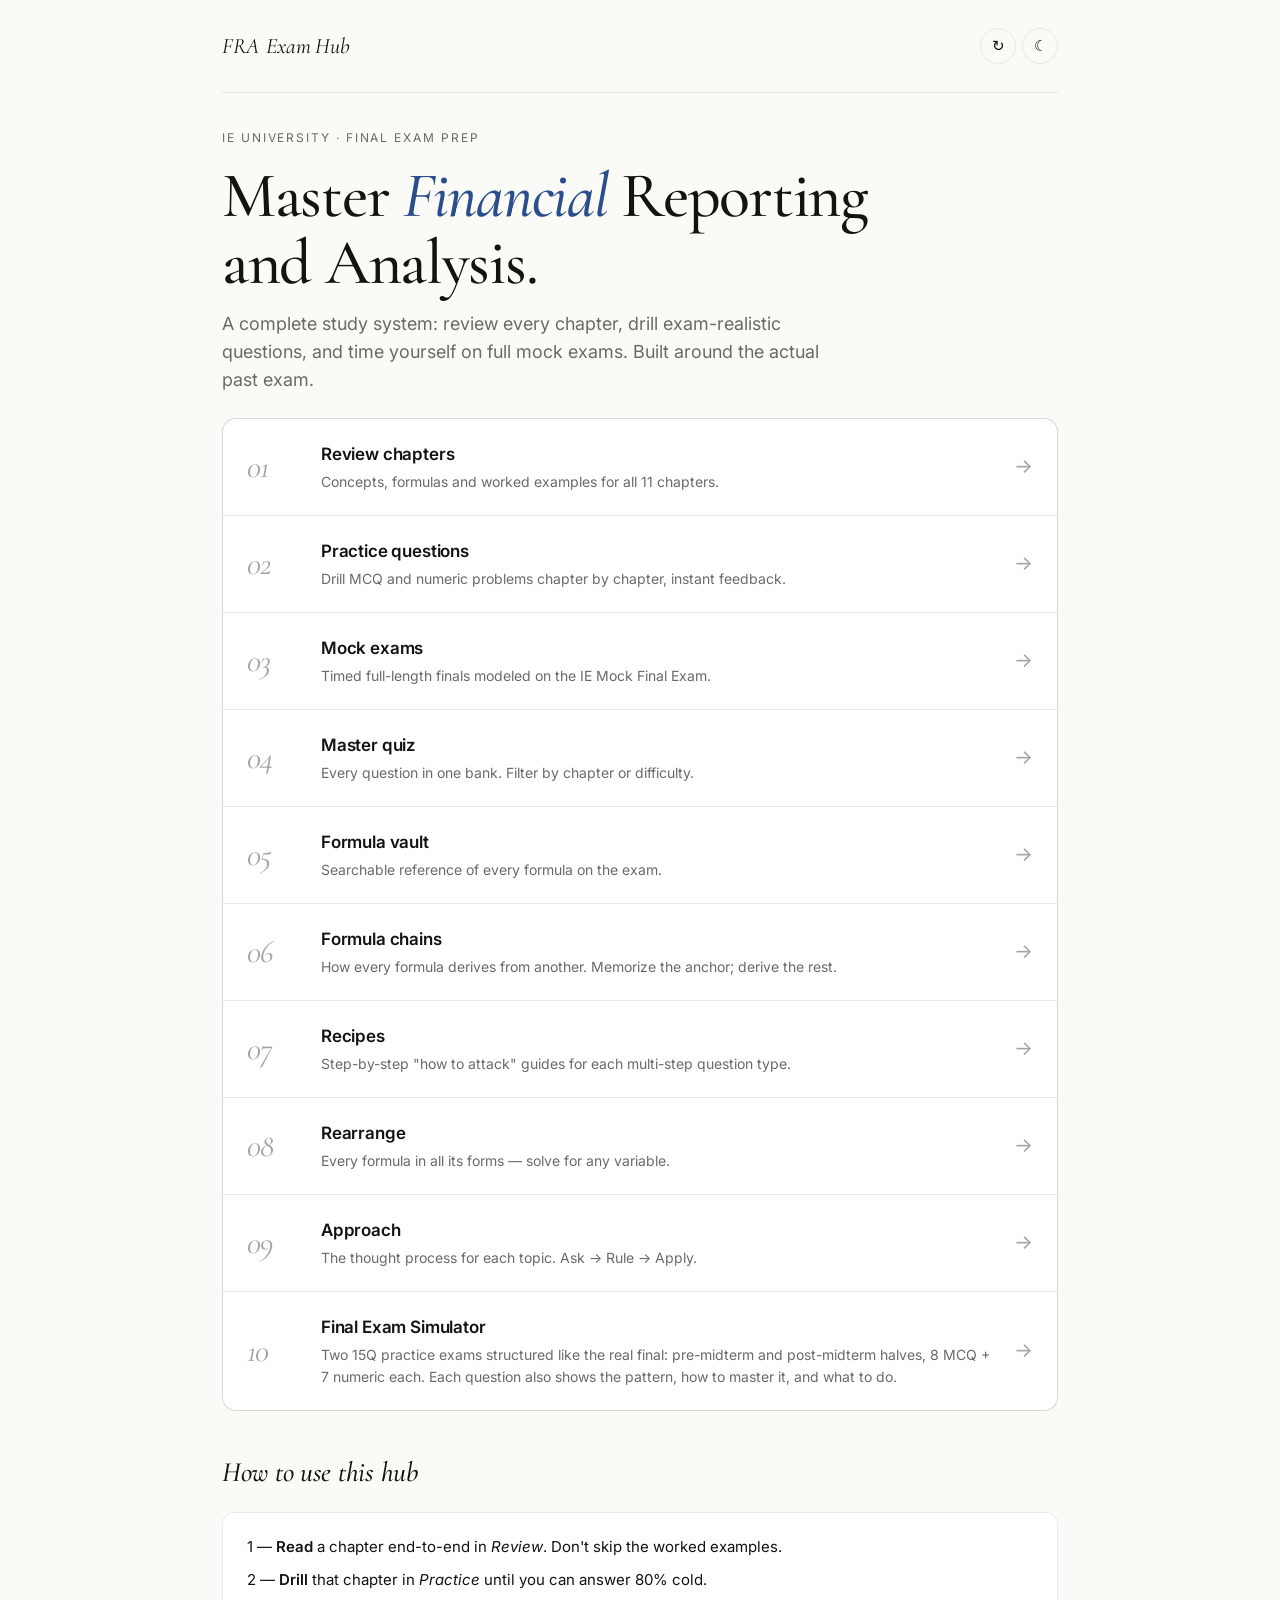
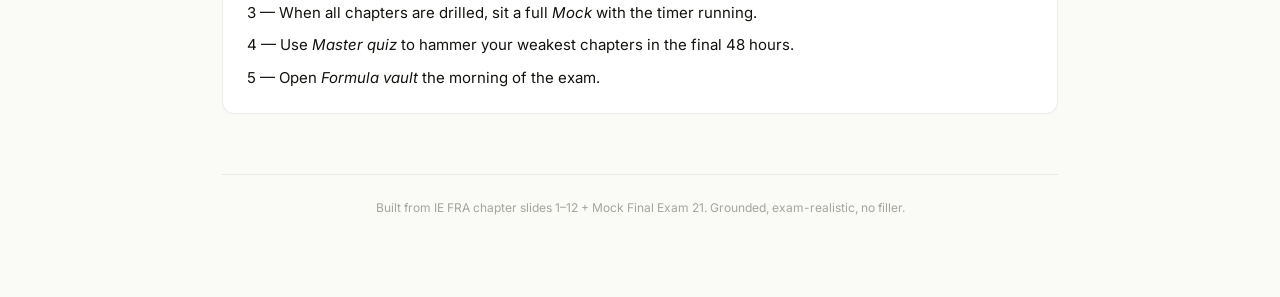
==== commit a8e80032: "Add Final Exam Simulator (Mode 10) — Pre + Post midterm mocks on dedicated page Two new practice exa" ====
--- a/index.html
+++ b/index.html
@@ -96,6 +96,14 @@
         </div>
         <div class="mode-arrow">→</div>
       </a>
+      <a class="mode" href="exam-sim.html">
+        <div class="mode-num">10</div>
+        <div class="mode-body">
+          <h3>Final Exam Simulator</h3>
+          <p>Two 15Q practice exams structured like the real final: pre-midterm and post-midterm halves, 8 MCQ + 7 numeric each. Each question also shows the pattern, how to master it, and what to do.</p>
+        </div>
+        <div class="mode-arrow">→</div>
+      </a>
     </div>
 
     <h2 class="section">How to use this hub</h2>
--- a/css/style.css
+++ b/css/style.css
@@ -410,6 +410,50 @@
   color: var(--text);
   display: none;
 }
+.exp-body { margin-top: 6px; }
+.exp-line { margin: 0 0 8px; line-height: 1.6; }
+.exp-line:last-child { margin-bottom: 0; }
+.exp-label {
+  font-weight: 600;
+  color: var(--accent);
+  font-size: 12px;
+  text-transform: uppercase;
+  letter-spacing: 0.06em;
+  display: inline-block;
+  margin-right: 4px;
+}
+.exp-extras-block {
+  margin-top: 16px;
+  padding-top: 14px;
+  border-top: 1px dashed var(--border-mid);
+}
+.exp-extras-header {
+  font-size: 11px;
+  text-transform: uppercase;
+  letter-spacing: 0.12em;
+  font-weight: 700;
+  color: var(--accent);
+  margin-bottom: 10px;
+}
+.exp-extra {
+  margin: 0 0 9px;
+  font-size: 14px;
+  line-height: 1.55;
+}
+.exp-extra-label {
+  font-weight: 700;
+  color: var(--text);
+  font-size: 11px;
+  text-transform: uppercase;
+  letter-spacing: 0.08em;
+  display: inline-block;
+  margin-right: 6px;
+  background: var(--accent-soft);
+  padding: 2px 8px;
+  border-radius: 999px;
+  color: var(--accent);
+}
+.exp-line strong { color: var(--text); font-weight: 600; }
 .explanation.show { display: block; }
 .explanation strong { color: var(--accent); }
 .explanation .verdict { font-weight: 600; margin-bottom: 6px; }
@@ -873,22 +917,20 @@
   .rearr-formula { font-size: 12.5px; }
 }
 
-/* Approach — thought-process frameworks */
+/* Approach — plain-English shortcuts */
 .ap-block {
   background: var(--bg-card);
   border: 1px solid var(--border);
   border-radius: 12px;
-  padding: 24px 26px;
-  margin-bottom: 18px;
+  padding: 22px 24px;
+  margin-bottom: 14px;
 }
 .ap-head {
   display: flex;
   align-items: baseline;
   gap: 12px;
-  margin-bottom: 16px;
+  margin-bottom: 14px;
   flex-wrap: wrap;
-  padding-bottom: 12px;
-  border-bottom: 1px solid var(--border);
 }
 .ap-chip {
   font-size: 11px;
@@ -903,90 +945,149 @@
 .ap-title {
   font-family: var(--serif);
   font-style: italic;
-  font-size: 22px;
+  font-size: 21px;
   font-weight: 500;
   letter-spacing: -0.01em;
   flex: 1;
   min-width: 0;
-}
-.ap-section {
-  margin-bottom: 14px;
-}
-.ap-section:last-of-type { margin-bottom: 0; }
-.ap-label {
-  font-size: 11px;
-  text-transform: uppercase;
-  letter-spacing: 0.12em;
-  font-weight: 600;
-  color: var(--text-muted);
-  margin-bottom: 6px;
-}
-.ap-text {
-  font-size: 14.5px;
-  line-height: 1.6;
-  color: var(--text);
-}
-.ap-ask .ap-text {
-  font-family: var(--serif);
-  font-style: italic;
-  font-size: 17px;
-  color: var(--accent);
-  line-height: 1.4;
-}
-.ap-rule .ap-text {
+  line-height: 1.3;
+}
+.ap-big-idea {
+  font-size: 15.5px;
+  line-height: 1.55;
+  color: var(--text);
   background: var(--accent-soft);
   border-left: 3px solid var(--accent);
+  padding: 13px 16px;
+  border-radius: 0 8px 8px 0;
+  margin-bottom: 12px;
+}
+.ap-line {
+  display: flex;
+  gap: 10px;
+  margin-bottom: 8px;
+  font-size: 14px;
+  line-height: 1.55;
+  padding: 8px 12px;
+  background: var(--bg);
+  border: 1px solid var(--border);
+  border-radius: 6px;
+}
+.ap-line-label {
+  font-size: 11px;
+  font-weight: 600;
+  text-transform: uppercase;
+  letter-spacing: 0.08em;
+  color: var(--accent);
+  flex: 0 0 80px;
+  padding-top: 2px;
+}
+.ap-line-text {
+  flex: 1;
+  color: var(--text);
+}
+.ap-example {
+  background: var(--bg-elev);
+  border-radius: 8px;
   padding: 11px 14px;
-  border-radius: 0 8px 8px 0;
-  font-size: 14px;
-}
-.ap-apply .ap-text {
-  background: var(--bg-elev);
-  padding: 12px 14px;
-  border-radius: 8px;
-  font-family: var(--mono);
-  font-size: 13px;
+  font-size: 13.5px;
   line-height: 1.6;
-}
-.ap-table-wrap {
-  overflow-x: auto;
-  margin: 12px 0 16px;
-  border-radius: 8px;
-  border: 1px solid var(--border);
-}
-.ap-table {
-  width: 100%;
-  border-collapse: collapse;
-  font-size: 13px;
-}
-.ap-table th,
-.ap-table td {
-  padding: 10px 12px;
-  text-align: left;
-  border-bottom: 1px solid var(--border);
-  vertical-align: top;
-}
-.ap-table th {
-  background: var(--bg-elev);
-  color: var(--text-muted);
-  font-weight: 600;
-  font-size: 11px;
-  text-transform: uppercase;
-  letter-spacing: 0.06em;
-}
-.ap-table tr:last-child td { border-bottom: none; }
-.ap-table tr:hover td { background: var(--bg-elev); }
-.ap-table td:first-child {
-  font-weight: 600;
-  color: var(--text);
+  color: var(--text);
+  margin-top: 10px;
+}
+.ap-example-label {
+  font-weight: 600;
+  color: var(--accent);
+  text-transform: uppercase;
+  font-size: 11px;
+  letter-spacing: 0.08em;
+  margin-right: 4px;
 }
 
 @media (max-width: 600px) {
   .ap-block { padding: 18px 16px; }
   .ap-title { font-size: 18px; }
-  .ap-ask .ap-text { font-size: 15px; }
-  .ap-table th,
-  .ap-table td { padding: 8px 10px; font-size: 12px; }
+  .ap-big-idea { font-size: 14px; padding: 11px 13px; }
+  .ap-line { flex-direction: column; gap: 4px; }
+  .ap-line-label { flex: none; }
+}
+
+/* Term cards — click to expand */
+.term-list { display: flex; flex-direction: column; gap: 6px; }
+.term-card {
+  background: var(--bg-card);
+  border: 1px solid var(--border);
+  border-radius: 10px;
+  overflow: hidden;
+  transition: border-color 0.15s ease;
+}
+.term-card[open] { border-color: var(--accent); }
+.term-summary {
+  padding: 14px 18px;
+  cursor: pointer;
+  display: flex;
+  align-items: center;
+  justify-content: space-between;
+  gap: 12px;
+  list-style: none;
+  user-select: none;
+  transition: background 0.12s ease;
+}
+.term-summary::-webkit-details-marker { display: none; }
+.term-summary:hover { background: var(--bg-elev); }
+.term-card[open] .term-summary { background: var(--accent-soft); border-bottom: 1px solid var(--border); }
+.term-name {
+  font-family: var(--serif);
+  font-style: italic;
+  font-size: 18px;
+  font-weight: 500;
+  color: var(--text);
+}
+.term-card[open] .term-name { color: var(--accent); }
+.term-toggle {
+  color: var(--text-faint);
+  font-size: 14px;
+  transition: transform 0.2s ease;
+  flex: 0 0 auto;
+}
+.term-card[open] .term-toggle { transform: rotate(180deg); color: var(--accent); }
+.term-body {
+  padding: 14px 18px 18px;
+  display: flex;
+  flex-direction: column;
+  gap: 10px;
+}
+.term-row {
+  display: grid;
+  grid-template-columns: 110px 1fr;
+  gap: 12px;
+  align-items: flex-start;
+}
+.term-label {
+  font-size: 11px;
+  text-transform: uppercase;
+  letter-spacing: 0.1em;
+  font-weight: 600;
+  color: var(--accent);
+  padding-top: 2px;
+}
+.term-text {
+  font-size: 14.5px;
+  line-height: 1.55;
+  color: var(--text);
+}
+.term-row.term-example .term-text {
+  background: var(--bg-elev);
+  padding: 8px 12px;
+  border-radius: 6px;
+  font-family: var(--mono);
+  font-size: 13px;
+}
+
+@media (max-width: 600px) {
+  .term-row { grid-template-columns: 1fr; gap: 4px; }
+  .term-label { padding-top: 0; }
+  .term-name { font-size: 16px; }
 }
 
 /* Footer */
